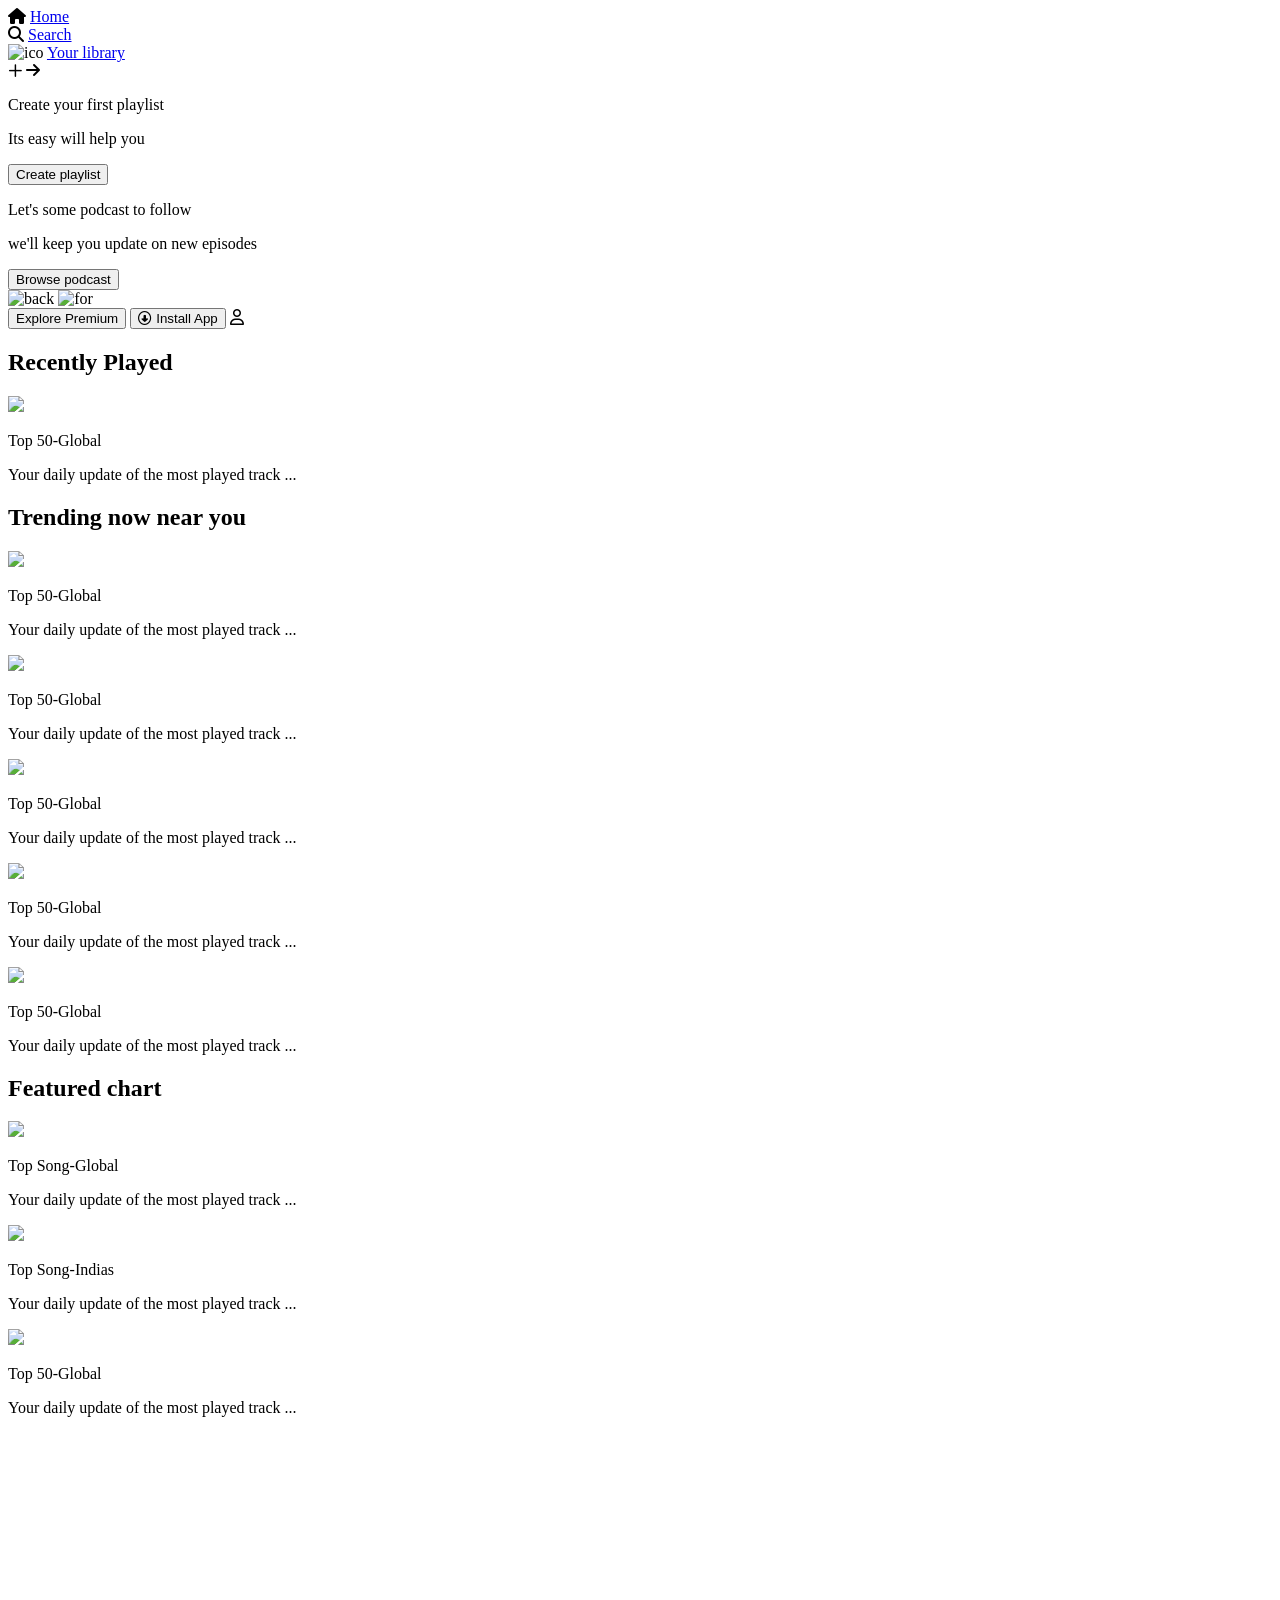
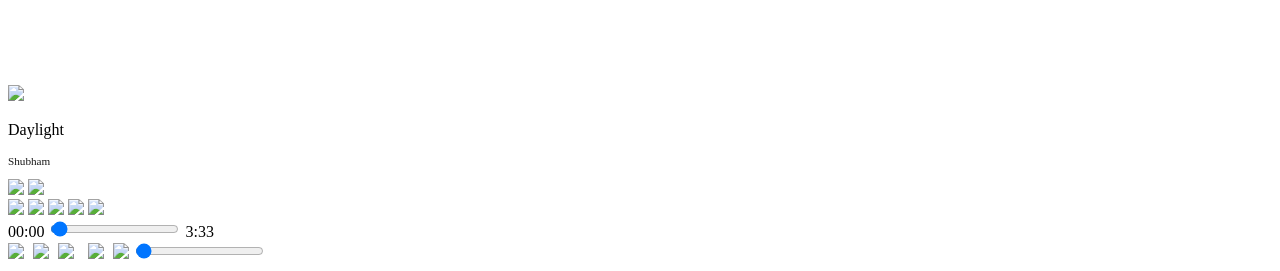
==== Spotify.html @ ad48f0e7 "Add files via upload" ====
<!DOCTYPE html>
<html lang="en">
<head>
    <meta charset="UTF-8">
    <meta name="viewport" content="width=device-width, initial-scale=1.0">
    
    <link rel="stylesheet" href="https://cdnjs.cloudflare.com/ajax/libs/font-awesome/6.7.2/css/all.min.css" 
    integrity="sha512-Evv84Mr4kqVGRNSgIGL/F/aIDqQb7xQ2vcrdIwxfjThSH8CSR7PBEakCr51Ck+w+/U6swU2Im1vVX0SVk9ABhg==
    " crossorigin="anonymous" referrerpolicy="no-referrer" />
    
    <link rel="icon" href="./Asset/logo.png">
    <title>Spotify -Web Player:Music for everyone</title>
    <link rel="stylesheet" href="spotyfy.css">
    <link rel="preconnect" href="https://fonts.googleapis.com">
    <link rel="preconnect" href="https://fonts.gstatic.com" crossorigin>
    <link href="https://fonts.googleapis.com/css2?family=Montserrat:
              wght@300;400;500;600;700&display=swap" rel="stylesheet">

 </head>

<body>
    <div class="main">
        <div class="sidebar">
            <div class="nav">
                <div class="nav-option" style="opacity: 1;">
                    <i class="fa-solid fa-house"></i>
                    <a href="#">Home</a>
                </div>
               <div class="nav-option">
                  <i class="fa-solid fa-magnifying-glass"></i>
                  <a href="#">Search</a>
               </div>
            </div>
     <div class="library">
             <div class="options">
              <div class="lib-option nav-option" >
                 <img src="./Asset/library_icon.png" alt="ico">
                 <a href="#">Your library</a>
              </div>
               <div class="icons">
                  <i class="fa-regular fa-plus"></i>
                  <i class="fa-solid fa-arrow-right"></i>
               </div>
             </div>
    <div class="lib-box">
           <div class="box">
                   <p class="box-p1">Create your first playlist</p>
                   <p class="box-p2"> Its easy will help you</p>
                   <button class="badge">Create playlist</button>
             </div>
                 <div class="box">
                    <p class="box-p1">Let's some podcast to follow</p>
                    <p class="box-p2"> we'll keep you update on new episodes</p>
                    <button class="badge">Browse podcast</button>
                 </div>
             </div>
           </div>
         </div>

        <div class="main-content">
          <div class="sticky-nav">
             <div class=" sticky-nav-icon">
                 <img src="./Asset/backward_icon.png" alt="back">
                 <img src="./Asset/forward_icon.png" alt="for" class="hide">
             </div>
                <div class="sticky-nav-option">
                    <button class="badge nav-item" >Explore Premium</button>
                    <button class="badge nav-item dark-badge"> <i class="fa-regular fa-circle-down" style="margin-right: 5px;"></i>Install App</button>
                   <i class="fa-regular fa-user nav-item"></i>
                </div>
           </div>

          <h2> Recently Played</h2>
            <div class="cards-container">
                <div class="card">
                   <img src="./Asset/card1img.jpeg" class="card-img" >
                    <p class="card-title">Top 50-Global </p>
                    <p class="card-info">Your daily update of the most played track ...</p>
               </div>
           </div>
           <h2> Trending now near you</h2>
           <div class="cards-container">
               <div class="card">
                  <img src="./Asset/card2img.jpeg" class="card-img" >
                   <p class="card-title">Top 50-Global </p>
                   <p class="card-info">Your daily update of the most played track ...</p>
              </div>
              <div class="card">
                <img src="./Asset/card3img.jpeg" class="card-img" >
                 <p class="card-title">Top 50-Global </p>
                 <p class="card-info">Your daily update of the most played track ...</p>
            </div>
            <div class="card">
              <img src="./Asset/card4img.jpeg" class="card-img" >
               <p class="card-title">Top 50-Global </p>
               <p class="card-info">Your daily update of the most played track ...</p>
          </div>
           <div class="card">
               <img src="./Asset/card3img.jpeg" class="card-img" >
                <p class="card-title">Top 50-Global </p>
                <p class="card-info">Your daily update of the most played track ...</p>
          </div>
             <div class="card">
                <img src="./Asset/card4img.jpeg" class="card-img" >
                <p class="card-title">Top 50-Global </p>
                <p class="card-info">Your daily update of the most played track ...</p>
             </div>

        </div>  
        <h2> Featured chart</h2>
            <div class="cards-container">
                <div class="card">
                   <img src="./Asset/card5img.jpeg" class="card-img" >
                    <p class="card-title">Top Song-Global </p>
                    <p class="card-info">Your daily update of the most played track ...</p>
               </div>
               <div class="card">
                <img src="./Asset/card6img.jpeg" class="card-img" >
                 <p class="card-title">Top Song-Indias </p>
                 <p class="card-info">Your daily update of the most played track ...</p>
            </div>
            <div class="card">
              <img src="./Asset/card1img.jpeg" class="card-img" >
               <p class="card-title">Top 50-Global </p>
               <p class="card-info">Your daily update of the most played track ...</p>
          </div>
           </div>
          <br><br><br><br><br><br><br><br><br><br><br><br><br><br>
         </div>
        <div class="music-player">

          <div class="album">
            <div class="album-design">
              <img src="./homea/album_picture.jpeg" class="album-img">
                 <span>
                    <p>Daylight </p >
                    <p style="font-size: 0.7rem; opacity: 0.9;">Shubham  </p >
                 </span> 
              <img src="./homea/album_icon1.png" class="album-icon">
              <img src="./homea/album_icon2.png" class="album-icon design-icon">
            </div>
          </div>
          
          <div class="player">
            <div class="player-controls">
              <img src="./Asset/player_icon1.png" class="player-control-icon">
              <img src="./Asset/player_icon2.png" class="player-control-icon">
              <img src="./Asset/player_icon3.png" class="player-control-icon" style="opacity: 1 ; height: 2rem; ">
              <img src="./Asset/player_icon4.png" class="player-control-icon">
              <img src="./Asset/player_icon5.png" class="player-control-icon">

            </div>
            <div class="playback-bar">
              <span class="cur-time">00:00</span>
             <input type="range" min="0" max="100" class="progress-bar" value="1" >
              <span class="tot-time">3:33</span>
            </div>
          </div>
          <div class="control"> 
            <div class="control-bar">
              <img src="./homea/controls_icon1.png" class="control-icon" style="margin-right: 5px;">
              <img src="./homea/controld_icon2.png" class="control-icon"style="margin-right: 5px;">
              <img src="./homea/controls_icon3.png"  style="margin-right: 10px;">
              <img src="./homea/controls_icon4.png" class="control-icon p-icon" style="margin-right: 5px;">
              <img src="./homea/controls_icon5.png" class="control-icon " >
              <input type="range" min="0" max="100" value="1" class="control-range">
            </div>
          </div>
        </div>
 </div>
</body>
</html>
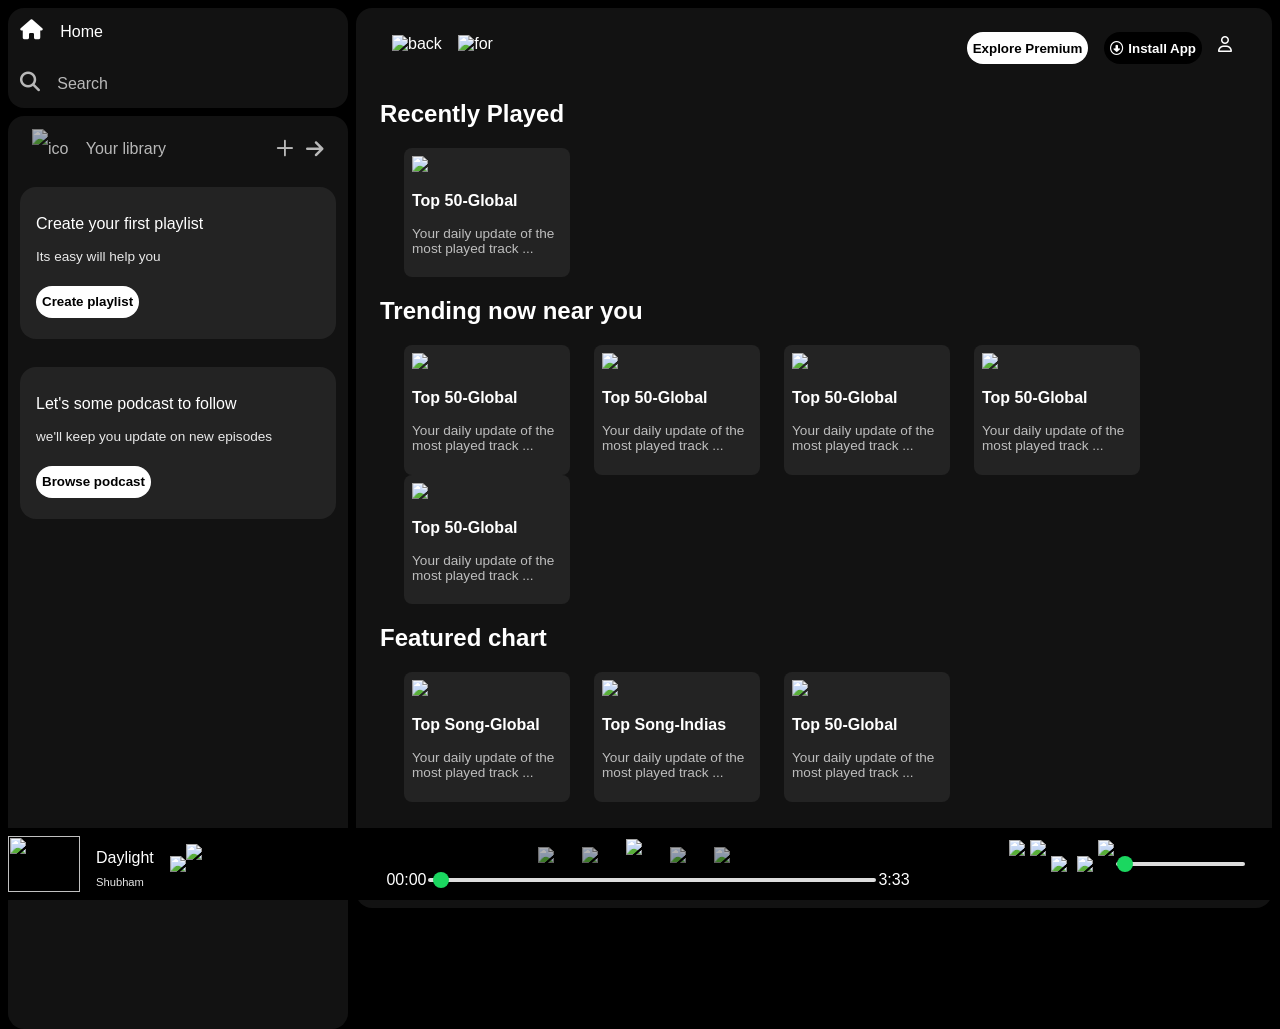
==== commit daa64bc2: "Add files via upload" ====
--- a/Spotify.html
+++ b/Spotify.html
@@ -10,7 +10,7 @@
     
     <link rel="icon" href="./Asset/logo.png">
     <title>Spotify -Web Player:Music for everyone</title>
-    <link rel="stylesheet" href="spotyfy.css">
+    <link rel="stylesheet" href="style.css">
     <link rel="preconnect" href="https://fonts.googleapis.com">
     <link rel="preconnect" href="https://fonts.gstatic.com" crossorigin>
     <link href="https://fonts.googleapis.com/css2?family=Montserrat:
@@ -131,13 +131,13 @@
 
           <div class="album">
             <div class="album-design">
-              <img src="./homea/album_picture.jpeg" class="album-img">
+              <img src="./Fotter Asset/album_picture.jpeg" class="album-img">
                  <span>
                     <p>Daylight </p >
                     <p style="font-size: 0.7rem; opacity: 0.9;">Shubham  </p >
                  </span> 
-              <img src="./homea/album_icon1.png" class="album-icon">
-              <img src="./homea/album_icon2.png" class="album-icon design-icon">
+              <img src="./Fotter Asset/album_icon1.png" class="album-icon">
+              <img src="./Fotter Asset/album_icon2.png" class="album-icon design-icon">
             </div>
           </div>
           
@@ -158,11 +158,11 @@
           </div>
           <div class="control"> 
             <div class="control-bar">
-              <img src="./homea/controls_icon1.png" class="control-icon" style="margin-right: 5px;">
-              <img src="./homea/controld_icon2.png" class="control-icon"style="margin-right: 5px;">
-              <img src="./homea/controls_icon3.png"  style="margin-right: 10px;">
-              <img src="./homea/controls_icon4.png" class="control-icon p-icon" style="margin-right: 5px;">
-              <img src="./homea/controls_icon5.png" class="control-icon " >
+              <img src="./Fotter Asset/album_icon1.png" class="control-icon" style="margin-right: 5px;">
+              <img src="./Fotter Asset/album_icon2.png" class="control-icon"style="margin-right: 5px;">
+              <img src="./Fotter Asset/controls_icon3.png"  style="margin-right: 10px;">
+              <img src="./Fotter Asset/controls_icon4.png" class="control-icon p-icon" style="margin-right: 5px;">
+              <img src="./Fotter Asset/controls_icon5.png" class="control-icon " >
               <input type="range" min="0" max="100" value="1" class="control-range">
             </div>
           </div>
--- a/style.css
+++ b/style.css
@@ -0,0 +1,297 @@
+body{
+    font-family: "Montserrat", sans-serif;
+    margin: 0;
+    background-color: black;
+    color: #ffffff;
+    overflow: hidden;
+}
+.main{
+    display: flex;
+    height: 100vh; 
+    padding: 0.5rem;
+    
+}
+.sidebar{
+    background-color:black;
+    width: 340px;
+    border-radius: 1rem; 
+    margin-right: 0.5rem;  /*16px*/
+}
+.main-content{
+    background-color: #121212; 
+    flex: 1;
+    border-radius: 1rem; 
+    overflow: auto;
+    padding: 0 1.5rem  0 1.5rem ;
+    
+}
+.music-player{
+    background-color:black ;
+    position: fixed;
+    bottom: 0px;
+    width: 100%;
+    height: 72px;
+}
+a{
+    text-decoration: none ;
+    color: white;
+}
+.nav{
+    background-color: #121212;
+    border-radius: 1rem;
+    display: flex;
+    flex-direction: column;
+    justify-content: center;
+    height: 100px;
+    padding: 0.5rem,0.75rem ;
+}
+.nav-option{
+
+    line-height:2.5rem ;
+    opacity: 0.7;
+    padding: 0.4rem 0.75rem;
+    
+}
+.nav-option:hover{
+    opacity: 1;
+}
+.nav-option i{
+    font-size: 1.25rem;
+}
+.nav-option a{
+    font-size: 1rem;
+    margin-left: 0.8rem;
+    
+}
+.library{
+    background-color: #121212;
+    border-radius: 1rem;
+    height: 100%;
+    margin-top: 0.5rem;
+    padding: 0.4rem 0.75rem;
+}
+.options{
+    display: flex;
+    justify-content: space-between;
+    align-items: center;
+
+}
+.lib-option img{
+height:1.25rem;
+width: 1.25rem;
+}
+.icons{
+    font-size: 1.25rem;
+    display:flex ;
+    
+}
+.icons i{
+    opacity: 0.7;
+    margin-right: 0.75rem;
+}
+.icons i:hover{
+    opacity: 1;
+}
+.box{
+   background-color: #232323;
+    height: 8rem;
+    border-radius: 1rem;
+    margin: 0.75rem 0 1.75rem 0;
+    padding:0.75rem 1rem ;
+}
+.box-p1{
+    font-size: 1rem;
+    font-weight: 500;
+}
+.box-p2{
+    font-size: 0.85rem;
+    opacity: 0.9;
+}
+.badge{
+    background-color: white;
+    border: none;
+    border-radius: 100px;
+    padding:0.25 1rem;
+    font-weight: 700;
+    margin-top: 0.5rem;
+    height: 2rem;
+    width: fit-content;
+
+}
+.sticky-nav{
+    position: sticky;
+    top: 0;
+    background-color:#121212 ;
+    display:flex;
+    justify-content: space-between;
+    align-items: center;
+    padding: 1rem 0 1rem 0;
+}
+.sticky-nav-icon img{
+margin-left: 0.75rem;
+}
+.sticky-nav-option{
+    display: flex;
+    justify-content: center;
+    align-items: center;
+}
+.nav-item{
+margin-right: 1rem;
+}
+.dark-badge{
+    background-color: #000000;
+    color: #ffffff;
+}
+@media(max-width:1000px){
+    .hide{
+        display: none;
+    }
+}
+.card{
+    background-color: #232323;
+    width: 150px;
+    border-radius: 0.5rem;
+    padding: 0.5rem;
+    margin-left: 1.5rem;
+
+
+}
+.cards-container{
+    display: flex;
+    flex-wrap: wrap;
+}
+.card-img{
+    width: 100%;
+    border-radius: 1remrem;
+}
+.card-title{
+    font-weight:600 ;
+}
+.card-info{
+    font-size: 0.85rem;
+    opacity: 0.7;
+
+    
+}
+.music-player{
+    display: flex;
+    justify-content: space-around;
+    align-items: center;
+}
+.album{
+    width: 25%;
+}
+.player{
+    width: 50%;
+}
+.control{
+    width: 25%;
+}
+.player-controls{
+    display: flex;
+    justify-content: center;
+    align-items: center;
+}
+
+.player-control-icon{
+    height: 1rem;
+    margin-right: 1.75rem;
+    opacity: 0.7;
+}
+.player-control-icon:hover{
+    opacity:1 ;
+}
+.playback-bar{
+    display: flex;
+    justify-content: center;
+    align-items: center;
+}
+.progress-bar{
+    width: 70%;
+    appearance: none;
+    background-color: transparent;
+    cursor: pointer;   
+}
+.progress-bar::-webkit-slider-runnable-track{
+    background-color:#ddd;
+    border-radius: 100px;
+    height: 0.2rem;
+}
+.progress-bar::-webkit-slider-thumb{
+    appearance:none ;
+    height: 16px;
+    width: 16px;
+    background-color:#1bd760;
+    border-radius: 50%;
+    margin-top: -6px;
+}
+.album-design{
+    display: flex;
+    justify-content: start;
+    align-items: center;
+ 
+
+}
+.design-icon{
+    height: 2.5rem;
+}
+.album-img{
+    height: 3.5rem;
+    width: 4.5rem;
+}
+.album-design span{
+    line-height: 0.5rem;
+    margin:0.5rem 1rem 0 1rem;
+
+}
+.control-bar{
+    display: flex;
+    justify-content: center;
+    align-items: center;
+    }
+.control-icon{
+    height: 3rem;
+}
+.p-icon{
+    height: 1rem;
+
+}
+.control-range{
+    appearance: none;
+    background-color: transparent;
+    cursor: pointer;   
+}
+.control-range::-webkit-slider-runnable-track{
+    background-color:#ddd;
+    border-radius: 100px;
+    height: 0.2rem;
+}
+.control-range::-webkit-slider-thumb{
+    appearance: none;
+    height: 16px;
+    width: 16px;
+    background-color:#1bd760;
+    border-radius: 50%;
+    margin-top: -6px;
+}
+
+
+
+
+
+
+
+
+
+
+
+
+
+
+
+
+
+
+
+
+
